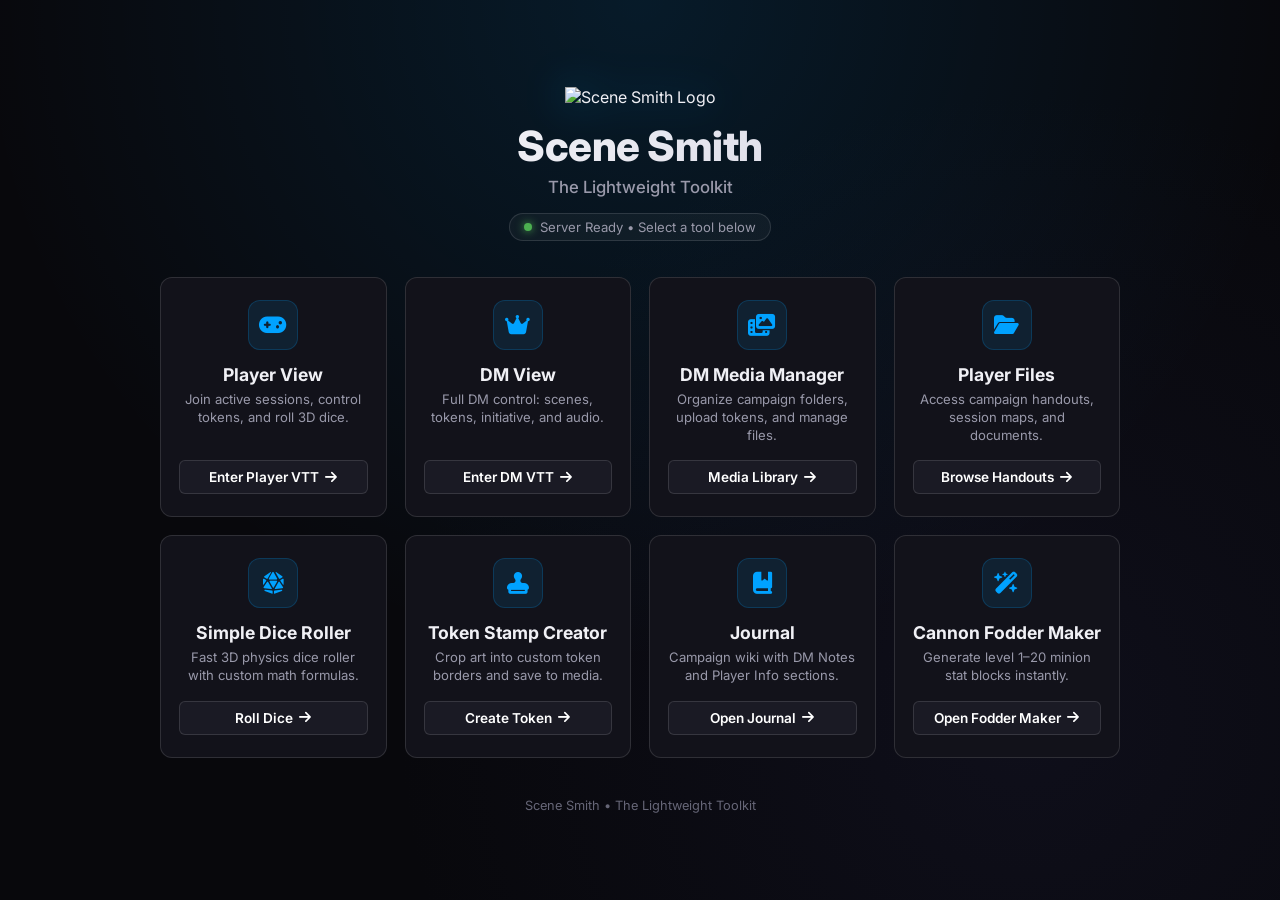
==== public/index.html @ cdc97f41 "Added lots of mini apps and a mild wiki to use" ====
<!DOCTYPE html>
<html lang="en">
<head>
  <meta charset="UTF-8">
  <meta name="viewport" content="width=device-width, initial-scale=1.0">
  <title>Scene Smith - The Lightweight Toolkit</title>
  <link rel="icon" type="image/png" href="SceneSmith.png">
  <link rel="preconnect" href="https://fonts.googleapis.com">
  <link rel="preconnect" href="https://fonts.gstatic.com" crossorigin>
  <link href="https://fonts.googleapis.com/css2?family=Inter:wght@400;500;600;700;800&display=swap" rel="stylesheet">
  <link rel="stylesheet" href="https://cdnjs.cloudflare.com/ajax/libs/font-awesome/6.5.2/css/all.min.css">
  <style>
    :root {
      --bg: #08080c;
      --card-bg: #12121a;
      --card-hover: #1a1a26;
      --border: rgba(255, 255, 255, 0.12);
      --accent: #00a2ff;
      --accent-glow: rgba(0, 162, 255, 0.35);
      --text: #f0f0f5;
      --text-muted: #9999aa;
    }

    * { box-sizing: border-box; margin: 0; padding: 0; }

    body {
      background-color: var(--bg);
      color: var(--text);
      font-family: 'Inter', system-ui, -apple-system, sans-serif;
      min-height: 100vh;
      display: flex;
      flex-direction: column;
      align-items: center;
      justify-content: center;
      padding: 40px 20px;
      background-image: 
        radial-gradient(circle at 50% 0%, rgba(0, 162, 255, 0.12) 0%, transparent 60%),
        radial-gradient(circle at 80% 80%, rgba(30, 30, 60, 0.3) 0%, transparent 50%);
    }

    .container {
      max-width: 960px;
      width: 100%;
      text-align: center;
    }

    .brand-header {
      margin-bottom: 36px;
    }

    .logo-img {
      width: 100px;
      height: auto;
      margin-bottom: 14px;
      filter: drop-shadow(0 0 20px rgba(0, 162, 255, 0.4));
      transition: transform 0.3s ease;
    }

    .logo-img:hover {
      transform: scale(1.05);
    }

    h1.title {
      font-size: 2.6rem;
      font-weight: 800;
      letter-spacing: -0.5px;
      margin-bottom: 6px;
      background: linear-gradient(135deg, #ffffff 0%, #d0d0e0 100%);
      -webkit-background-clip: text;
      -webkit-text-fill-color: transparent;
    }

    p.subtitle {
      color: var(--text-muted);
      font-size: 1.05rem;
      font-weight: 500;
      max-width: 520px;
      margin: 0 auto;
    }

    .status-bar {
      margin-top: 16px;
      display: inline-flex;
      align-items: center;
      gap: 8px;
      background: rgba(255, 255, 255, 0.04);
      border: 1px solid var(--border);
      padding: 5px 14px;
      border-radius: 20px;
      font-size: 0.82rem;
      color: var(--text-muted);
    }

    .status-dot {
      width: 8px;
      height: 8px;
      border-radius: 50%;
      background-color: #4CAF50;
      box-shadow: 0 0 8px #4CAF50;
    }

    .grid {
      display: grid;
      grid-template-columns: repeat(auto-fit, minmax(210px, 1fr));
      gap: 18px;
      margin-top: 32px;
    }

    .portal-card {
      background: var(--card-bg);
      border: 1px solid var(--border);
      border-radius: 12px;
      padding: 22px 18px;
      display: flex;
      flex-direction: column;
      align-items: center;
      text-decoration: none;
      color: var(--text);
      transition: all 0.25s cubic-bezier(0.4, 0, 0.2, 1);
      position: relative;
      overflow: hidden;
    }

    .portal-card::before {
      content: '';
      position: absolute;
      top: 0;
      left: 0;
      right: 0;
      height: 3px;
      background: transparent;
      transition: background 0.25s ease;
    }

    .portal-card:hover {
      background: var(--card-hover);
      border-color: var(--accent);
      transform: translateY(-4px);
      box-shadow: 0 12px 30px -10px var(--accent-glow);
    }

    .portal-card:hover::before {
      background: var(--accent);
    }

    .card-icon {
      width: 50px;
      height: 50px;
      border-radius: 12px;
      background: rgba(0, 162, 255, 0.1);
      border: 1px solid rgba(0, 162, 255, 0.2);
      color: var(--accent);
      display: flex;
      align-items: center;
      justify-content: center;
      font-size: 22px;
      margin-bottom: 14px;
      transition: transform 0.25s ease, background 0.25s ease;
    }

    .portal-card:hover .card-icon {
      transform: scale(1.08);
      background: var(--accent);
      color: #fff;
    }

    .card-title {
      font-size: 1.1rem;
      font-weight: 700;
      margin-bottom: 6px;
    }

    .card-desc {
      font-size: 0.82rem;
      color: var(--text-muted);
      line-height: 1.35;
      margin-bottom: 16px;
      flex-grow: 1;
    }

    .card-btn {
      width: 100%;
      padding: 8px 14px;
      border-radius: 6px;
      background: #1a1a24;
      border: 1px solid var(--border);
      color: #fff;
      font-weight: 600;
      font-size: 0.85rem;
      display: flex;
      align-items: center;
      justify-content: center;
      gap: 6px;
      transition: all 0.2s ease;
    }

    .portal-card:hover .card-btn {
      background: var(--accent);
      border-color: var(--accent);
      color: #fff;
    }

    .footer {
      margin-top: 40px;
      font-size: 0.8rem;
      color: #666677;
    }
  </style>
</head>
<body>

  <div class="container">
    <div class="brand-header">
      <img src="SceneSmith.png" alt="Scene Smith Logo" class="logo-img">
      <h1 class="title">Scene Smith</h1>
      <p class="subtitle">The Lightweight Toolkit</p>
      
      <div class="status-bar">
        <span class="status-dot"></span>
        <span id="status-text">Server Ready &bull; Select a tool below</span>
      </div>
    </div>

    <div class="grid">
      <!-- Player VTT -->
      <a href="/player" class="portal-card">
        <div class="card-icon">
          <i class="fa-solid fa-gamepad"></i>
        </div>
        <div class="card-title">Player View</div>
        <div class="card-desc">Join active sessions, control tokens, and roll 3D dice.</div>
        <div class="card-btn">
          <span>Enter Player VTT</span>
          <i class="fa-solid fa-arrow-right"></i>
        </div>
      </a>

      <!-- DM VTT -->
      <a href="/dm" class="portal-card">
        <div class="card-icon">
          <i class="fa-solid fa-crown"></i>
        </div>
        <div class="card-title">DM View</div>
        <div class="card-desc">Full DM control: scenes, tokens, initiative, and audio.</div>
        <div class="card-btn">
          <span>Enter DM VTT</span>
          <i class="fa-solid fa-arrow-right"></i>
        </div>
      </a>

      <!-- DM Media Library -->
      <a href="/dmadmin" class="portal-card">
        <div class="card-icon">
          <i class="fa-solid fa-photo-film"></i>
        </div>
        <div class="card-title">DM Media Manager</div>
        <div class="card-desc">Organize campaign folders, upload tokens, and manage files.</div>
        <div class="card-btn">
          <span>Media Library</span>
          <i class="fa-solid fa-arrow-right"></i>
        </div>
      </a>

      <!-- Player Handouts & Files -->
      <a href="/player-files" class="portal-card">
        <div class="card-icon">
          <i class="fa-solid fa-folder-open"></i>
        </div>
        <div class="card-title">Player Files</div>
        <div class="card-desc">Access campaign handouts, session maps, and documents.</div>
        <div class="card-btn">
          <span>Browse Handouts</span>
          <i class="fa-solid fa-arrow-right"></i>
        </div>
      </a>

      <!-- 3D Dice Roller -->
      <a href="/dice" class="portal-card">
        <div class="card-icon">
          <i class="fa-solid fa-dice-d20"></i>
        </div>
        <div class="card-title">Simple Dice Roller</div>
        <div class="card-desc">Fast 3D physics dice roller with custom math formulas.</div>
        <div class="card-btn">
          <span>Roll Dice</span>
          <i class="fa-solid fa-arrow-right"></i>
        </div>
      </a>

      <!-- Token Stamp Creator -->
      <a href="/token-stamp" class="portal-card">
        <div class="card-icon">
          <i class="fa-solid fa-stamp"></i>
        </div>
        <div class="card-title">Token Stamp Creator</div>
        <div class="card-desc">Crop art into custom token borders and save to media.</div>
        <div class="card-btn">
          <span>Create Token</span>
          <i class="fa-solid fa-arrow-right"></i>
        </div>
      </a>

      <!-- Journal -->
      <a href="/notes" class="portal-card">
        <div class="card-icon">
          <i class="fa-solid fa-book-bookmark"></i>
        </div>
        <div class="card-title">Journal</div>
        <div class="card-desc">Campaign wiki with DM Notes and Player Info sections.</div>
        <div class="card-btn">
          <span>Open Journal</span>
          <i class="fa-solid fa-arrow-right"></i>
        </div>
      </a>

      <!-- Cannon Fodder Maker -->
      <a href="/bestiary" class="portal-card">
        <div class="card-icon">
          <i class="fa-solid fa-wand-magic-sparkles"></i>
        </div>
        <div class="card-title">Cannon Fodder Maker</div>
        <div class="card-desc">Generate level 1–20 minion stat blocks instantly.</div>
        <div class="card-btn">
          <span>Open Fodder Maker</span>
          <i class="fa-solid fa-arrow-right"></i>
        </div>
      </a>
    </div>

    <div class="footer">
      Scene Smith &bull; The Lightweight Toolkit
    </div>
  </div>

  <script>
    fetch('/authStatus')
      .then(res => res.json())
      .then(data => {
        const text = document.getElementById('status-text');
        if (data && data.isDm) {
          text.innerHTML = 'Logged in as <strong>Dungeon Master</strong>';
        } else if (data && data.isPlayer) {
          text.innerHTML = 'Logged in as <strong>Player</strong>';
        } else {
          text.innerHTML = 'Server Ready &bull; Select a tool below';
        }
      })
      .catch(() => {});
  </script>
</body>
</html>
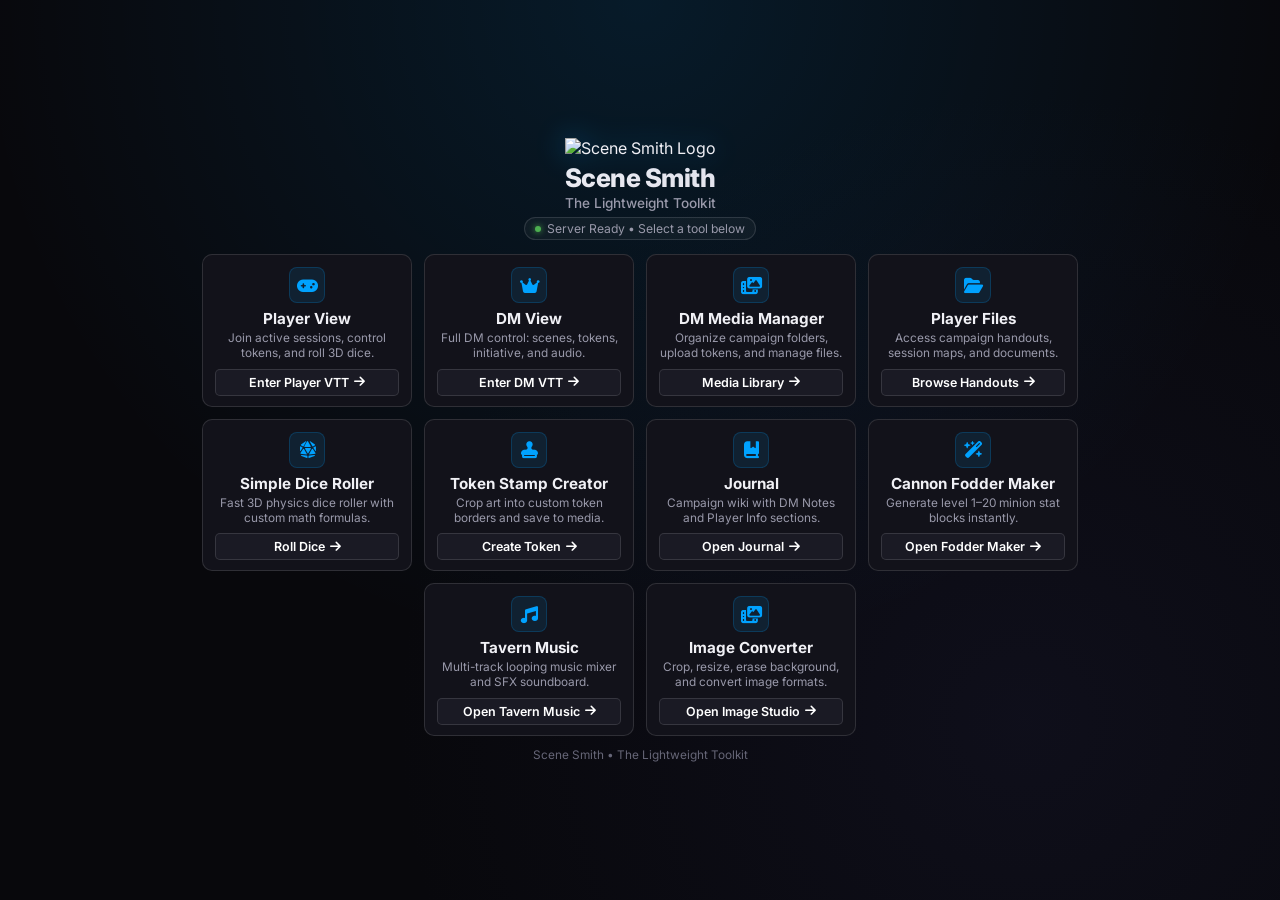
==== commit c744b8ca: "Traven Music and the image converter" ====
--- a/public/index.html
+++ b/public/index.html
@@ -32,7 +32,7 @@
       flex-direction: column;
       align-items: center;
       justify-content: center;
-      padding: 40px 20px;
+      padding: 12px 14px;
       background-image: 
         radial-gradient(circle at 50% 0%, rgba(0, 162, 255, 0.12) 0%, transparent 60%),
         radial-gradient(circle at 80% 80%, rgba(30, 30, 60, 0.3) 0%, transparent 50%);
@@ -45,14 +45,14 @@
     }
 
     .brand-header {
-      margin-bottom: 36px;
+      margin-bottom: 12px;
     }
 
     .logo-img {
-      width: 100px;
+      width: 52px;
       height: auto;
-      margin-bottom: 14px;
-      filter: drop-shadow(0 0 20px rgba(0, 162, 255, 0.4));
+      margin-bottom: 4px;
+      filter: drop-shadow(0 0 14px rgba(0, 162, 255, 0.4));
       transition: transform 0.3s ease;
     }
 
@@ -61,10 +61,10 @@
     }
 
     h1.title {
-      font-size: 2.6rem;
+      font-size: 1.6rem;
       font-weight: 800;
       letter-spacing: -0.5px;
-      margin-bottom: 6px;
+      margin-bottom: 2px;
       background: linear-gradient(135deg, #ffffff 0%, #d0d0e0 100%);
       -webkit-background-clip: text;
       -webkit-text-fill-color: transparent;
@@ -72,45 +72,47 @@
 
     p.subtitle {
       color: var(--text-muted);
-      font-size: 1.05rem;
+      font-size: 0.85rem;
       font-weight: 500;
       max-width: 520px;
       margin: 0 auto;
     }
 
     .status-bar {
-      margin-top: 16px;
+      margin-top: 6px;
       display: inline-flex;
       align-items: center;
-      gap: 8px;
+      gap: 6px;
       background: rgba(255, 255, 255, 0.04);
       border: 1px solid var(--border);
-      padding: 5px 14px;
-      border-radius: 20px;
-      font-size: 0.82rem;
+      padding: 3px 10px;
+      border-radius: 16px;
+      font-size: 0.76rem;
       color: var(--text-muted);
     }
 
     .status-dot {
-      width: 8px;
-      height: 8px;
+      width: 6px;
+      height: 6px;
       border-radius: 50%;
       background-color: #4CAF50;
-      box-shadow: 0 0 8px #4CAF50;
-    }
-
+      box-shadow: 0 0 6px #4CAF50;
+    }
+
+    /* Flex layout centered so incomplete rows align in the middle */
     .grid {
-      display: grid;
-      grid-template-columns: repeat(auto-fit, minmax(210px, 1fr));
-      gap: 18px;
-      margin-top: 32px;
+      display: flex;
+      flex-wrap: wrap;
+      justify-content: center;
+      gap: 12px;
+      margin-top: 14px;
     }
 
     .portal-card {
       background: var(--card-bg);
       border: 1px solid var(--border);
-      border-radius: 12px;
-      padding: 22px 18px;
+      border-radius: 10px;
+      padding: 12px 12px 10px;
       display: flex;
       flex-direction: column;
       align-items: center;
@@ -119,6 +121,8 @@
       transition: all 0.25s cubic-bezier(0.4, 0, 0.2, 1);
       position: relative;
       overflow: hidden;
+      flex: 0 0 210px;
+      width: 210px;
     }
 
     .portal-card::before {
@@ -135,8 +139,8 @@
     .portal-card:hover {
       background: var(--card-hover);
       border-color: var(--accent);
-      transform: translateY(-4px);
-      box-shadow: 0 12px 30px -10px var(--accent-glow);
+      transform: translateY(-3px);
+      box-shadow: 0 8px 24px -6px var(--accent-glow);
     }
 
     .portal-card:hover::before {
@@ -144,17 +148,17 @@
     }
 
     .card-icon {
-      width: 50px;
-      height: 50px;
-      border-radius: 12px;
+      width: 36px;
+      height: 36px;
+      border-radius: 8px;
       background: rgba(0, 162, 255, 0.1);
       border: 1px solid rgba(0, 162, 255, 0.2);
       color: var(--accent);
       display: flex;
       align-items: center;
       justify-content: center;
-      font-size: 22px;
-      margin-bottom: 14px;
+      font-size: 17px;
+      margin-bottom: 6px;
       transition: transform 0.25s ease, background 0.25s ease;
     }
 
@@ -165,32 +169,32 @@
     }
 
     .card-title {
-      font-size: 1.1rem;
+      font-size: 0.95rem;
       font-weight: 700;
-      margin-bottom: 6px;
+      margin-bottom: 3px;
     }
 
     .card-desc {
-      font-size: 0.82rem;
+      font-size: 0.74rem;
       color: var(--text-muted);
-      line-height: 1.35;
-      margin-bottom: 16px;
+      line-height: 1.25;
+      margin-bottom: 8px;
       flex-grow: 1;
     }
 
     .card-btn {
       width: 100%;
-      padding: 8px 14px;
-      border-radius: 6px;
+      padding: 5px 10px;
+      border-radius: 5px;
       background: #1a1a24;
       border: 1px solid var(--border);
       color: #fff;
       font-weight: 600;
-      font-size: 0.85rem;
+      font-size: 0.78rem;
       display: flex;
       align-items: center;
       justify-content: center;
-      gap: 6px;
+      gap: 5px;
       transition: all 0.2s ease;
     }
 
@@ -201,8 +205,8 @@
     }
 
     .footer {
-      margin-top: 40px;
-      font-size: 0.8rem;
+      margin-top: 12px;
+      font-size: 0.74rem;
       color: #666677;
     }
   </style>
@@ -322,6 +326,32 @@
         <div class="card-desc">Generate level 1–20 minion stat blocks instantly.</div>
         <div class="card-btn">
           <span>Open Fodder Maker</span>
+          <i class="fa-solid fa-arrow-right"></i>
+        </div>
+      </a>
+
+      <!-- Tavern Music & Soundboard -->
+      <a href="/tavern-music" class="portal-card">
+        <div class="card-icon">
+          <i class="fa-solid fa-music"></i>
+        </div>
+        <div class="card-title">Tavern Music</div>
+        <div class="card-desc">Multi-track looping music mixer and SFX soundboard.</div>
+        <div class="card-btn">
+          <span>Open Tavern Music</span>
+          <i class="fa-solid fa-arrow-right"></i>
+        </div>
+      </a>
+
+      <!-- Image Converter -->
+      <a href="/imageconverter" class="portal-card">
+        <div class="card-icon">
+          <i class="fa-solid fa-photo-film"></i>
+        </div>
+        <div class="card-title">Image Converter</div>
+        <div class="card-desc">Crop, resize, erase background, and convert image formats.</div>
+        <div class="card-btn">
+          <span>Open Image Studio</span>
           <i class="fa-solid fa-arrow-right"></i>
         </div>
       </a>
